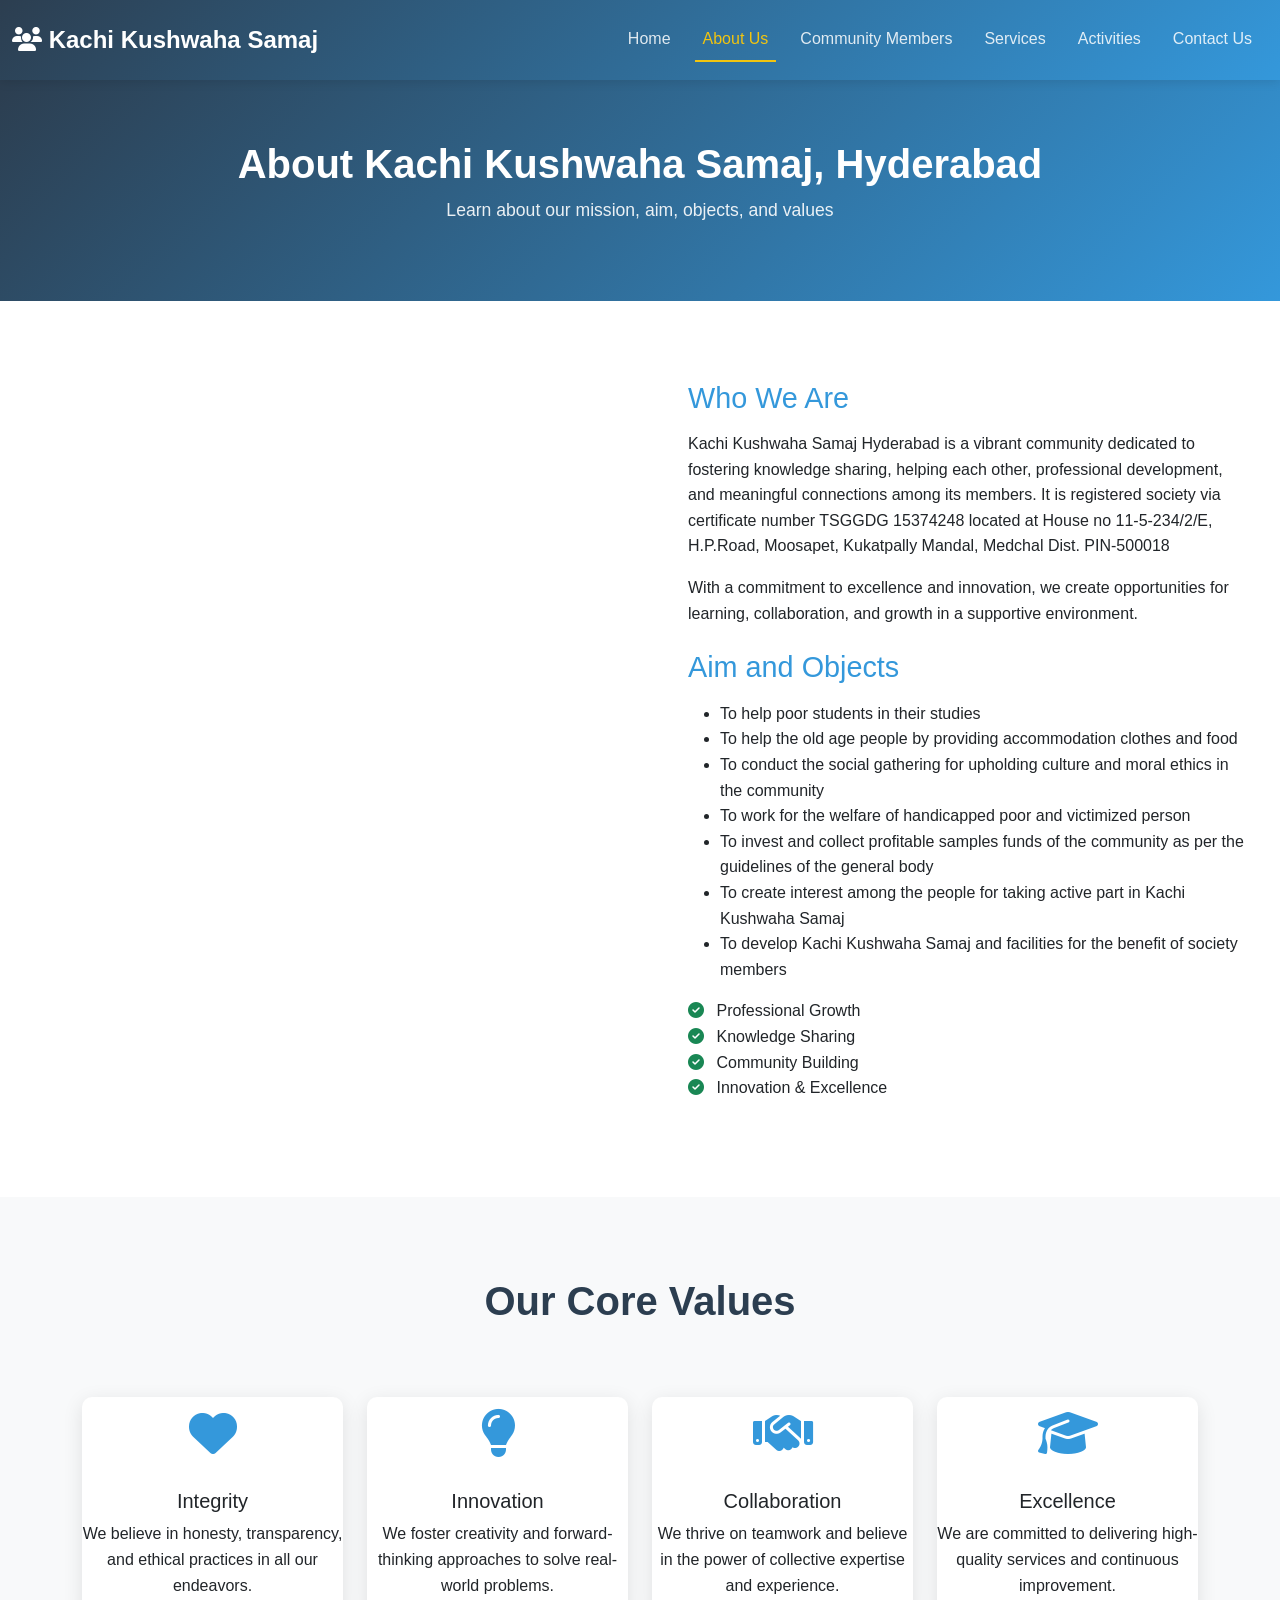
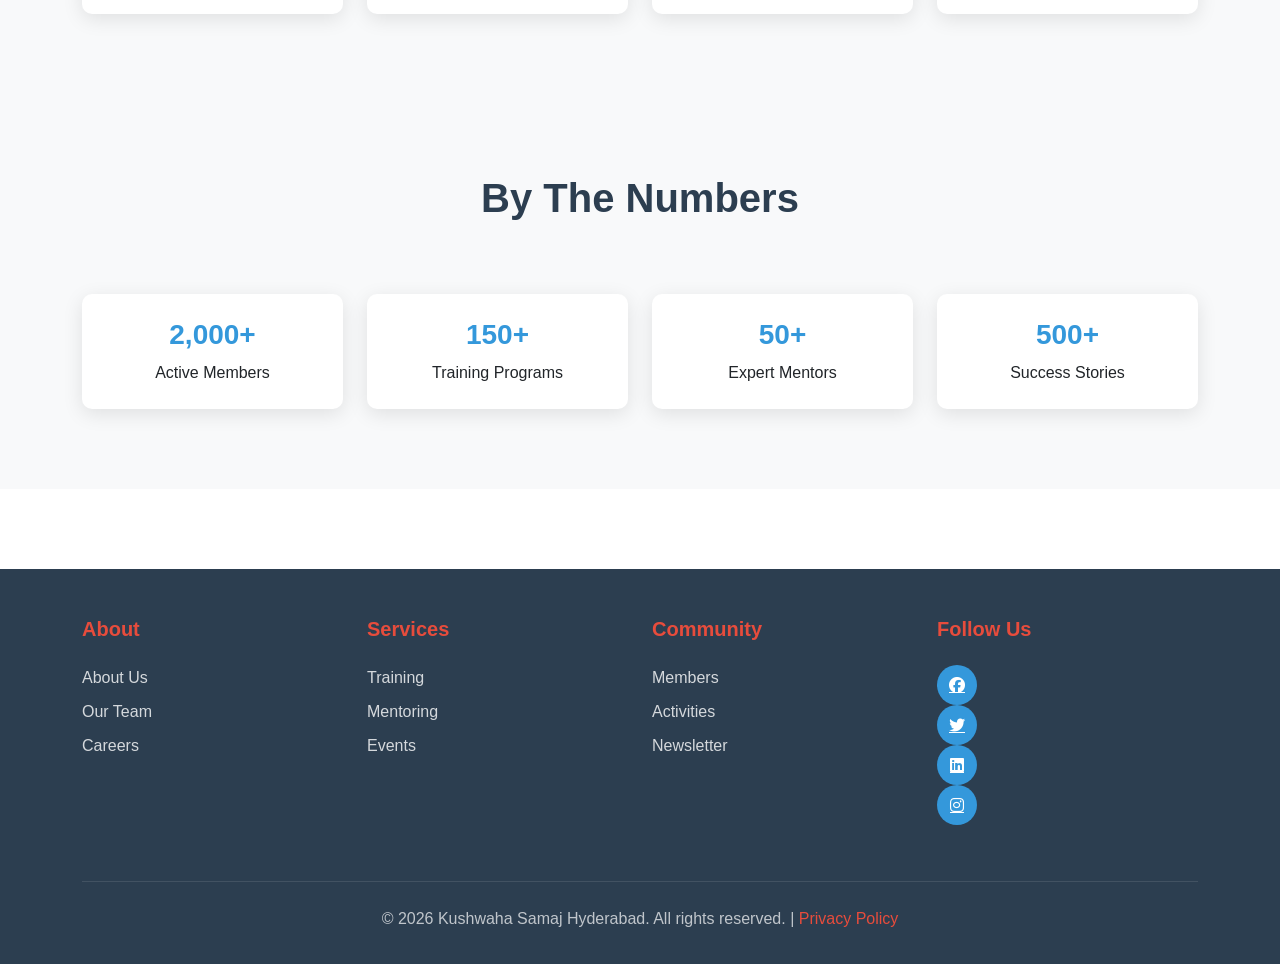
==== about.html @ 1acc5172 "Add files via upload" ====
<!DOCTYPE html>
<html lang="en">
<head>
    <meta charset="UTF-8">
    <meta name="viewport" content="width=device-width, initial-scale=1.0">
    <title>Kushwaha Samaj Hyderabad - About Us</title>
    <link href="https://cdn.jsdelivr.net/npm/bootstrap@5.3.0/dist/css/bootstrap.min.css" rel="stylesheet">
    <link rel="stylesheet" href="https://cdnjs.cloudflare.com/ajax/libs/font-awesome/6.4.0/css/all.min.css">
    <link rel="stylesheet" href="css/styles.css">
</head>
<body>
    <!-- Navigation Bar -->
    <nav class="navbar navbar-expand-lg navbar-dark sticky-top">
        <div class="container-fluid">
            <a class="navbar-brand" href="index.html">
                <i class="fas fa-users"></i> Kachi Kushwaha Samaj
            </a>
            <button class="navbar-toggler" type="button" data-bs-toggle="collapse" data-bs-target="#navbarNav" 
                    aria-controls="navbarNav" aria-expanded="false" aria-label="Toggle navigation">
                <span class="navbar-toggler-icon"></span>
            </button>
            <div class="collapse navbar-collapse" id="navbarNav">
                <ul class="navbar-nav ms-auto">
                    <li class="nav-item">
                        <a class="nav-link" href="index.html">Home</a>
                    </li>
                    <li class="nav-item">
                        <a class="nav-link active" href="about.html">About Us</a>
                    </li>
                    <li class="nav-item">
                        <a class="nav-link" href="community.html">Community Members</a>
                    </li>
                    <li class="nav-item">
                        <a class="nav-link" href="services.html">Services</a>
                    </li>
                    <li class="nav-item">
                        <a class="nav-link" href="activities.html">Activities</a>
                    </li>
                    <li class="nav-item">
                        <a class="nav-link" href="contact.html">Contact Us</a>
                    </li>
                </ul>
            </div>
        </div>
    </nav>

    <!-- Page Header -->
    <section class="page-header">
        <div class="container">
            <h1>About Kachi Kushwaha Samaj, Hyderabad</h1>
            <p>Learn about our mission, aim, objects, and values</p>
        </div>
    </section>

    <!-- About Section -->
    <section class="section">
        <div class="container">
            <div class="about-content">
                <div class="col-lg-6">
                    <div class="ratio ratio-16x9">
                        <iframe src="https://www.youtube.com/embed/dQw4w9WgXcQ" title="About KMS" allowfullscreen="" loading="lazy"></iframe>
                    </div>
                </div>
                <div class="col-lg-6">
                    <div class="about-text">
                        <h3>Who We Are</h3>
                        <p>Kachi Kushwaha Samaj Hyderabad is a vibrant community dedicated to fostering knowledge sharing, helping each other, professional development, and meaningful connections among its members. 
                            It is registered society via certificate number TSGGDG 15374248 located at House no 11-5-234/2/E, H.P.Road, Moosapet, Kukatpally Mandal, Medchal Dist. PIN-500018</p>
                        <p>With a commitment to excellence and innovation, we create opportunities for learning, collaboration, and growth in a supportive environment.</p>
                        <h3 class="mt-4">Aim and Objects</h3>
                        <p>
                            <ul>
                                <li>To help poor students in their studies</li>
                                <li>To help the old age people by providing accommodation clothes and food</li>
                                <li>To conduct the social gathering for upholding culture and moral ethics in the community</li>
                                <li>To work for the welfare of handicapped poor and victimized person</li>
                                <li>To invest and collect profitable samples funds of the community as per the guidelines of the general body</li>
                                <li>To create interest among the people for taking active part in Kachi Kushwaha Samaj</li>
                                <li>To develop Kachi Kushwaha Samaj and facilities for the benefit of society members</li>
                            </ul>
                            
                        </p>
                        <ul class="list-unstyled mt-3">
                            <li><i class="fas fa-check-circle text-success"></i> <span class="ms-2">Professional Growth</span></li>
                            <li><i class="fas fa-check-circle text-success"></i> <span class="ms-2">Knowledge Sharing</span></li>
                            <li><i class="fas fa-check-circle text-success"></i> <span class="ms-2">Community Building</span></li>
                            <li><i class="fas fa-check-circle text-success"></i> <span class="ms-2">Innovation & Excellence</span></li>
                        </ul>
                    </div>
                </div>
            </div>
        </div>
    </section>

    <!-- Values Section -->
    <section class="section bg-light">
        <div class="container">
            <h2>Our Core Values</h2>
            <div class="row g-4 mt-4">
                <div class="col-md-6 col-lg-3">
                    <div class="card text-center">
                        <div class="card-icon">
                            <i class="fas fa-heart"></i>
                        </div>
                        <h5>Integrity</h5>
                        <p>We believe in honesty, transparency, and ethical practices in all our endeavors.</p>
                    </div>
                </div>
                <div class="col-md-6 col-lg-3">
                    <div class="card text-center">
                        <div class="card-icon">
                            <i class="fas fa-lightbulb"></i>
                        </div>
                        <h5>Innovation</h5>
                        <p>We foster creativity and forward-thinking approaches to solve real-world problems.</p>
                    </div>
                </div>
                <div class="col-md-6 col-lg-3">
                    <div class="card text-center">
                        <div class="card-icon">
                            <i class="fas fa-handshake"></i>
                        </div>
                        <h5>Collaboration</h5>
                        <p>We thrive on teamwork and believe in the power of collective expertise and experience.</p>
                    </div>
                </div>
                <div class="col-md-6 col-lg-3">
                    <div class="card text-center">
                        <div class="card-icon">
                            <i class="fas fa-graduation-cap"></i>
                        </div>
                        <h5>Excellence</h5>
                        <p>We are committed to delivering high-quality services and continuous improvement.</p>
                    </div>
                </div>
            </div>
        </div>
    </section>

    <!-- History Section -->
    <section class="section"  style="display: none;">
        <div class="container">
            <h2>Our Journey</h2>
            <div class="row g-4 mt-4">
                <div class="col-lg-6">
                    <div class="card p-4">
                        <h5 class="mb-3"><i class="fas fa-calendar-alt text-primary"></i> 2020 - Foundation</h5>
                        <p>KMS Hyderabad was established with a vision to create a supportive ecosystem for professionals and learners.</p>
                    </div>
                </div>
                <div class="col-lg-6">
                    <div class="card p-4">
                        <h5 class="mb-3"><i class="fas fa-calendar-alt text-primary"></i> 2021 - Growth</h5>
                        <p>Expanded our training programs and organized first community networking events with 500+ participants.</p>
                    </div>
                </div>
                <div class="col-lg-6">
                    <div class="card p-4">
                        <h5 class="mb-3"><i class="fas fa-calendar-alt text-primary"></i> 2022 - Expansion</h5>
                        <p>Launched mentorship programs and established partnerships with leading organizations and industry experts.</p>
                    </div>
                </div>
                <div class="col-lg-6">
                    <div class="card p-4">
                        <h5 class="mb-3"><i class="fas fa-calendar-alt text-primary"></i> 2023 - Excellence</h5>
                        <p>Achieved significant milestones with 2,000+ active members and transformed careers through our initiatives.</p>
                    </div>
                </div>
                <div class="col-lg-6">
                    <div class="card p-4">
                        <h5 class="mb-3"><i class="fas fa-calendar-alt text-primary"></i> 2024 - Innovation</h5>
                        <p>Introduced digital platforms and expanded services to reach wider audience across multiple cities.</p>
                    </div>
                </div>
                <div class="col-lg-6">
                    <div class="card p-4">
                        <h5 class="mb-3"><i class="fas fa-calendar-alt text-primary"></i> 2026 - Future</h5>
                        <p>Continuing to evolve and innovate to serve our community with cutting-edge programs and opportunities.</p>
                    </div>
                </div>
            </div>
        </div>
    </section>

    <!-- Statistics Section -->
    <section class="section bg-light">
        <div class="container">
            <h2>By The Numbers</h2>
            <div class="row g-4 mt-4 text-center">
                <div class="col-md-6 col-lg-3">
                    <div class="card p-4">
                        <h3 style="color: var(--secondary-color); font-weight: 700;">2,000+</h3>
                        <p class="mb-0">Active Members</p>
                    </div>
                </div>
                <div class="col-md-6 col-lg-3">
                    <div class="card p-4">
                        <h3 style="color: var(--secondary-color); font-weight: 700;">150+</h3>
                        <p class="mb-0">Training Programs</p>
                    </div>
                </div>
                <div class="col-md-6 col-lg-3">
                    <div class="card p-4">
                        <h3 style="color: var(--secondary-color); font-weight: 700;">50+</h3>
                        <p class="mb-0">Expert Mentors</p>
                    </div>
                </div>
                <div class="col-md-6 col-lg-3">
                    <div class="card p-4">
                        <h3 style="color: var(--secondary-color); font-weight: 700;">500+</h3>
                        <p class="mb-0">Success Stories</p>
                    </div>
                </div>
            </div>
        </div>
    </section>

    <!-- Footer -->
    <footer>
        <div class="container">
            <div class="row">
                <div class="col-md-3 col-sm-6 mb-4">
                    <h5 class="footer-title">About</h5>
                    <a href="about.html" class="footer-link">About Us</a>
                    <a href="community.html" class="footer-link">Our Team</a>
                    <a href="#" class="footer-link">Careers</a>
                </div>
                <div class="col-md-3 col-sm-6 mb-4">
                    <h5 class="footer-title">Services</h5>
                    <a href="services.html" class="footer-link">Training</a>
                    <a href="services.html" class="footer-link">Mentoring</a>
                    <a href="services.html" class="footer-link">Events</a>
                </div>
                <div class="col-md-3 col-sm-6 mb-4">
                    <h5 class="footer-title">Community</h5>
                    <a href="community.html" class="footer-link">Members</a>
                    <a href="activities.html" class="footer-link">Activities</a>
                    <a href="#" class="footer-link">Newsletter</a>
                </div>
                <div class="col-md-3 col-sm-6 mb-4">
                    <h5 class="footer-title">Follow Us</h5>
                    <div class="social-links">
                        <a href="#" title="Facebook"><i class="fab fa-facebook"></i></a>
                        <a href="#" title="Twitter"><i class="fab fa-twitter"></i></a>
                        <a href="#" title="LinkedIn"><i class="fab fa-linkedin"></i></a>
                        <a href="#" title="Instagram"><i class="fab fa-instagram"></i></a>
                    </div>
                </div>
            </div>
            <div class="footer-bottom">
                <p>&copy; 2026 Kushwaha Samaj Hyderabad. All rights reserved. | <a href="#" style="color: var(--accent-color); text-decoration: none;">Privacy Policy</a></p>
            </div>
        </div>
    </footer>

    <!-- Bootstrap JS Bundle -->
    <script src="https://cdn.jsdelivr.net/npm/bootstrap@5.3.0/dist/js/bootstrap.bundle.min.js"></script>
</body>
</html>
---- css/styles.css ----
:root {
    --primary-color: #2c3e50;
    --secondary-color: #3498db;
    --accent-color: #e74c3c;
}

* {
    margin: 0;
    padding: 0;
    box-sizing: border-box;
}

body {
    font-family: 'Segoe UI', Tahoma, Geneva, Verdana, sans-serif;
    line-height: 1.6;
}

/* Navbar Styling */
.navbar {
    background: linear-gradient(135deg, var(--primary-color) 0%, var(--secondary-color) 100%);
    box-shadow: 0 2px 10px rgba(0,0,0,0.1);
    padding: 1rem 0;
}

.navbar-brand {
    font-size: 1.5rem;
    font-weight: 700;
    color: #fff !important;
}

.nav-link {
    color: rgba(255,255,255,0.85) !important;
    margin: 0 0.5rem;
    transition: all 0.3s ease;
    font-weight: 500;
}

.nav-link:hover {
    color: #fff !important;
    transform: translateY(-2px);
}

.nav-link.active {
    color: #f1c40f !important; /* bright yellow for visibility */
    border-bottom: 2px solid #f1c40f;
}

/* Hero Section */
.hero {
    background: linear-gradient(135deg, var(--primary-color) 0%, var(--secondary-color) 100%);
    color: white;
    padding: 120px 0;
    text-align: center;
    min-height: 500px;
    display: flex;
    align-items: center;
    justify-content: center;
}

.hero h1 {
    font-size: 3rem;
    font-weight: 700;
    margin-bottom: 1rem;
    animation: fadeInDown 0.8s ease;
}

.hero p {
    font-size: 1.3rem;
    margin-bottom: 2rem;
    opacity: 0.95;
    animation: fadeInUp 0.8s ease;
}

.btn-primary, .btn-danger {
    padding: 12px 35px;
    font-weight: 600;
    border-radius: 50px;
    transition: all 0.3s ease;
}

.btn-primary:hover, .btn-danger:hover {
    transform: translateY(-3px);
    box-shadow: 0 5px 20px rgba(0,0,0,0.3);
}

@keyframes fadeInDown {
    from {
        opacity: 0;
        transform: translateY(-30px);
    }
    to {
        opacity: 1;
        transform: translateY(0);
    }
}

@keyframes fadeInUp {
    from {
        opacity: 0;
        transform: translateY(30px);
    }
    to {
        opacity: 1;
        transform: translateY(0);
    }
}

/* Section Styling */
.section {
    padding: 80px 0;
}

.section h2 {
    font-size: 2.5rem;
    font-weight: 700;
    margin-bottom: 3rem;
    color: var(--primary-color);
    text-align: center;
}

.section-subtitle {
    color: var(--secondary-color);
    font-size: 1.1rem;
    margin-bottom: 1rem;
}

/* Card Styling */
.card {
    border: none;
    border-radius: 10px;
    box-shadow: 0 5px 20px rgba(0,0,0,0.1);
    transition: all 0.3s ease;
    height: 100%;
}

.card:hover {
    transform: translateY(-10px);
    box-shadow: 0 10px 30px rgba(0,0,0,0.2);
}

.card-icon {
    font-size: 3rem;
    color: var(--secondary-color);
    margin-bottom: 1rem;
    text-align: center;
}

/* About Section */
.about-content {
    display: flex;
    align-items: center;
    gap: 3rem;
}

.about-text h3 {
    color: var(--secondary-color);
    font-size: 1.8rem;
    margin-bottom: 1rem;
}

/* Services Section */
.service-item {
    text-align: center;
    padding: 2rem;
}

.service-icon {
    width: 80px;
    height: 80px;
    background: var(--secondary-color);
    border-radius: 50%;
    display: flex;
    align-items: center;
    justify-content: center;
    margin: 0 auto 1.5rem;
    font-size: 2rem;
    color: white;
}

/* Community Members */
.member-card {
    text-align: center;
    padding: 2rem;
}

.member-avatar {
    width: 120px;
    height: 120px;
    border-radius: 50%;
    background: linear-gradient(135deg, var(--secondary-color), var(--accent-color));
    display: flex;
    align-items: center;
    justify-content: center;
    margin: 0 auto 1rem;
    color: white;
    font-size: 2.5rem;
}

.member-name {
    font-weight: 700;
    color: var(--primary-color);
    margin-bottom: 0.5rem;
}

.member-role {
    color: var(--secondary-color);
    font-size: 0.9rem;
}

/* Contact Section */
.contact-info {
    margin-bottom: 2rem;
}

.contact-icon {
    font-size: 2rem;
    color: var(--secondary-color);
    margin-right: 1rem;
}

.form-control, .form-select {
    border-radius: 8px;
    border: 1px solid #ddd;
    padding: 12px;
}

.form-control:focus, .form-select:focus {
    border-color: var(--secondary-color);
    box-shadow: 0 0 0 0.2rem rgba(52, 152, 219, 0.25);
}

/* Activities Section */
.activity-item {
    position: relative;
    overflow: hidden;
    border-radius: 10px;
    transition: all 0.3s ease;
}

.activity-item:hover {
    transform: scale(1.05);
    box-shadow: 0 10px 30px rgba(0,0,0,0.3);
}

.activity-thumbnail {
    width: 100%;
    height: 250px;
    background: linear-gradient(135deg, var(--primary-color) 0%, var(--secondary-color) 100%);
    display: flex;
    align-items: center;
    justify-content: center;
    color: white;
    font-size: 3rem;
    position: relative;
}

.activity-overlay {
    position: absolute;
    top: 0;
    left: 0;
    right: 0;
    bottom: 0;
    background: rgba(0,0,0,0.6);
    display: flex;
    align-items: center;
    justify-content: center;
    opacity: 0;
    transition: all 0.3s ease;
}

.activity-item:hover .activity-overlay {
    opacity: 1;
}

.activity-overlay a {
    background: var(--accent-color);
    color: white;
    padding: 12px 25px;
    border-radius: 30px;
    text-decoration: none;
    transition: all 0.3s ease;
    display: flex;
    gap: 0.5rem;
    align-items: center;
}

.activity-overlay a:hover {
    background: #c0392b;
    transform: scale(1.1);
}

.activity-info {
    padding: 1.5rem;
    background: white;
}

.activity-date {
    color: var(--secondary-color);
    font-size: 0.9rem;
    font-weight: 600;
    margin-bottom: 0.5rem;
}

.activity-title {
    font-size: 1.2rem;
    font-weight: 700;
    color: var(--primary-color);
    margin-bottom: 0.5rem;
}

.activity-description {
    color: #666;
    font-size: 0.95rem;
}

/* Footer */
footer {
    background: var(--primary-color);
    color: white;
    padding: 3rem 0 1rem;
    margin-top: 5rem;
}

.footer-title {
    font-weight: 700;
    margin-bottom: 1.5rem;
    color: var(--accent-color);
}

.footer-link {
    color: rgba(255,255,255,0.8);
    text-decoration: none;
    display: block;
    margin-bottom: 0.5rem;
    transition: all 0.3s ease;
}

.footer-link:hover {
    color: white;
    padding-left: 5px;
}

.social-links a {
    display: inline-block;
    width: 40px;
    height: 40px;
    background: var(--secondary-color);
    border-radius: 50%;
    display: flex;
    align-items: center;
    justify-content: center;
    color: white;
    margin-right: 1rem;
    transition: all 0.3s ease;
}

.social-links a:hover {
    background: var(--accent-color);
    transform: translateY(-5px);
}

.footer-bottom {
    border-top: 1px solid rgba(255,255,255,0.1);
    padding-top: 1.5rem;
    margin-top: 2rem;
    text-align: center;
    color: rgba(255,255,255,0.7);
}

/* Page Header for Sub Pages */
.page-header {
    background: linear-gradient(135deg, var(--primary-color) 0%, var(--secondary-color) 100%);
    color: white;
    padding: 60px 0;
    text-align: center;
}

.page-header h1 {
    font-size: 2.5rem;
    font-weight: 700;
    margin-bottom: 0.5rem;
}

.page-header p {
    font-size: 1.1rem;
    opacity: 0.9;
}

/* Responsive */
@media (max-width: 768px) {
    .hero h1 {
        font-size: 2rem;
    }
    
    .hero p {
        font-size: 1rem;
    }
    
    .section h2 {
        font-size: 1.8rem;
    }
    
    .about-content {
        flex-direction: column;
        gap: 2rem;
    }
    
    .page-header h1 {
        font-size: 1.8rem;
    }
    
    .page-header p {
        font-size: 0.95rem;
    }

    .activity-thumbnail {
        height: 200px;
    }
}
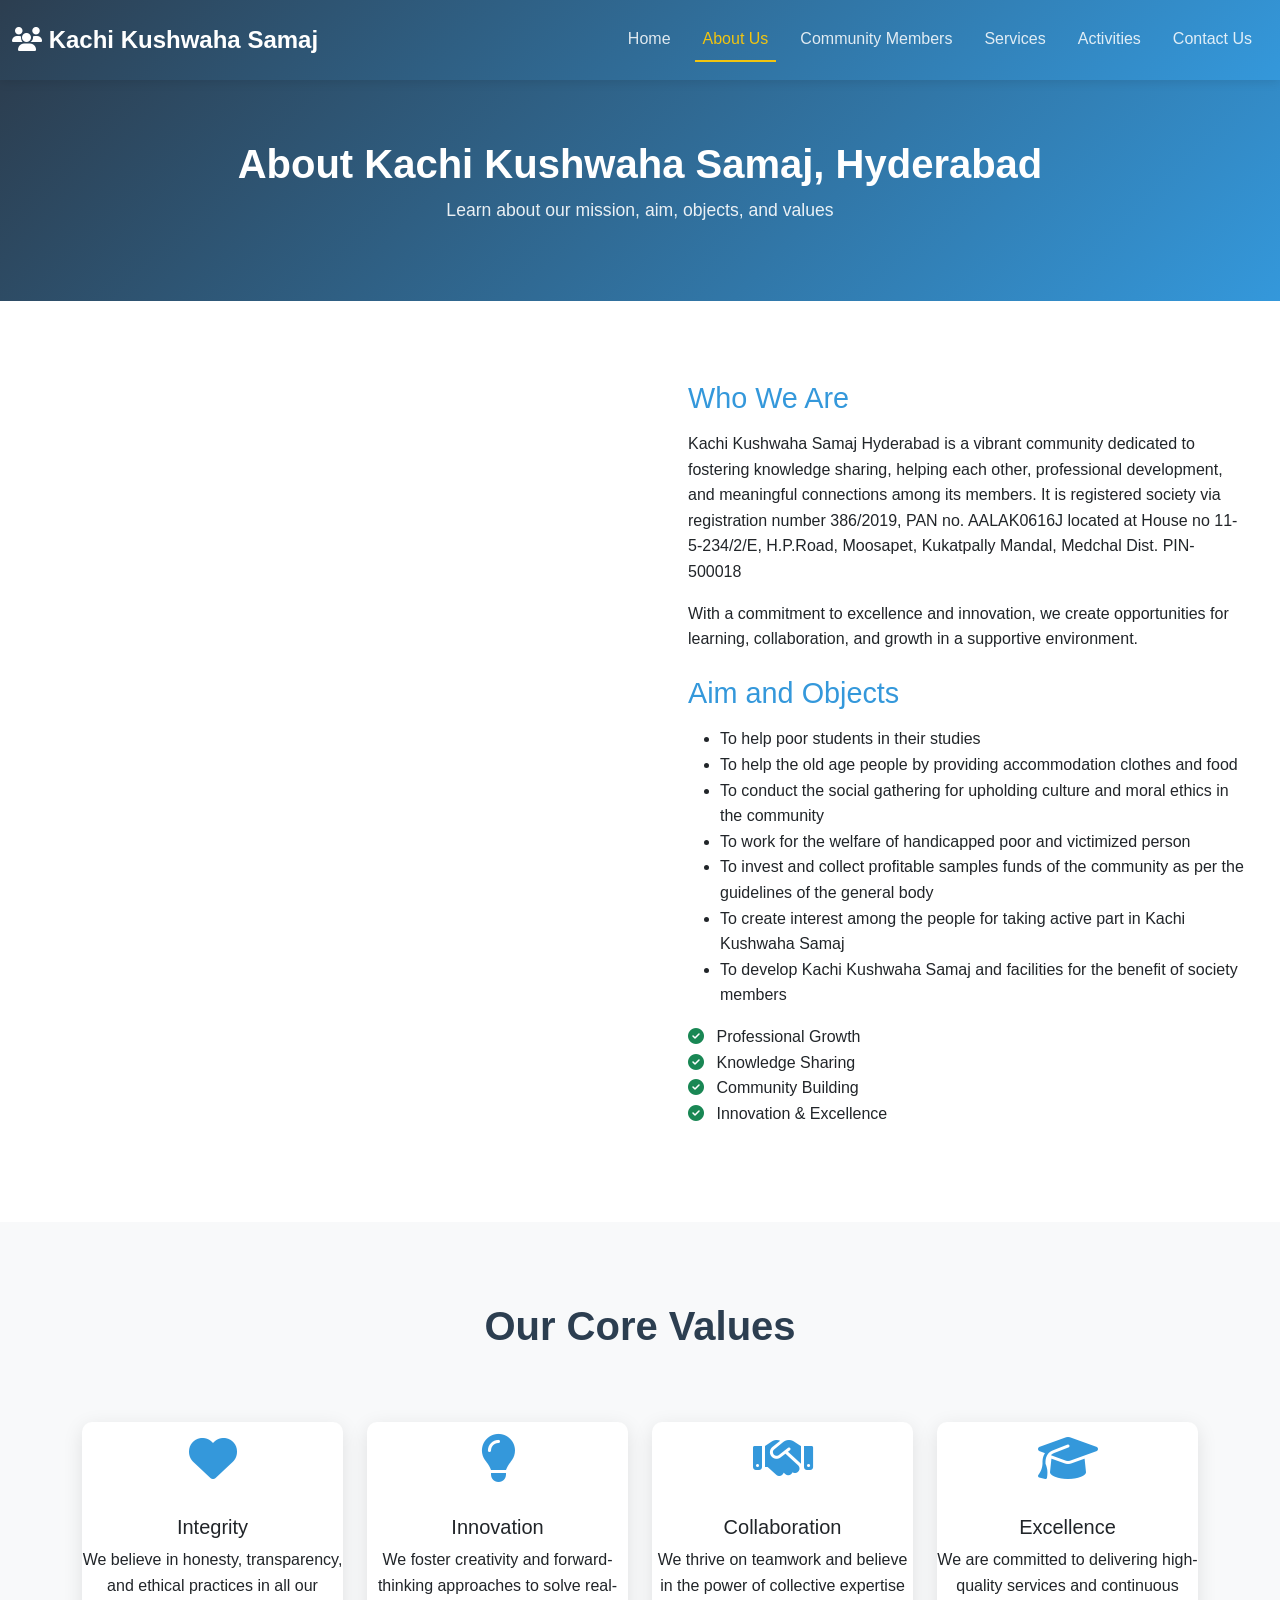
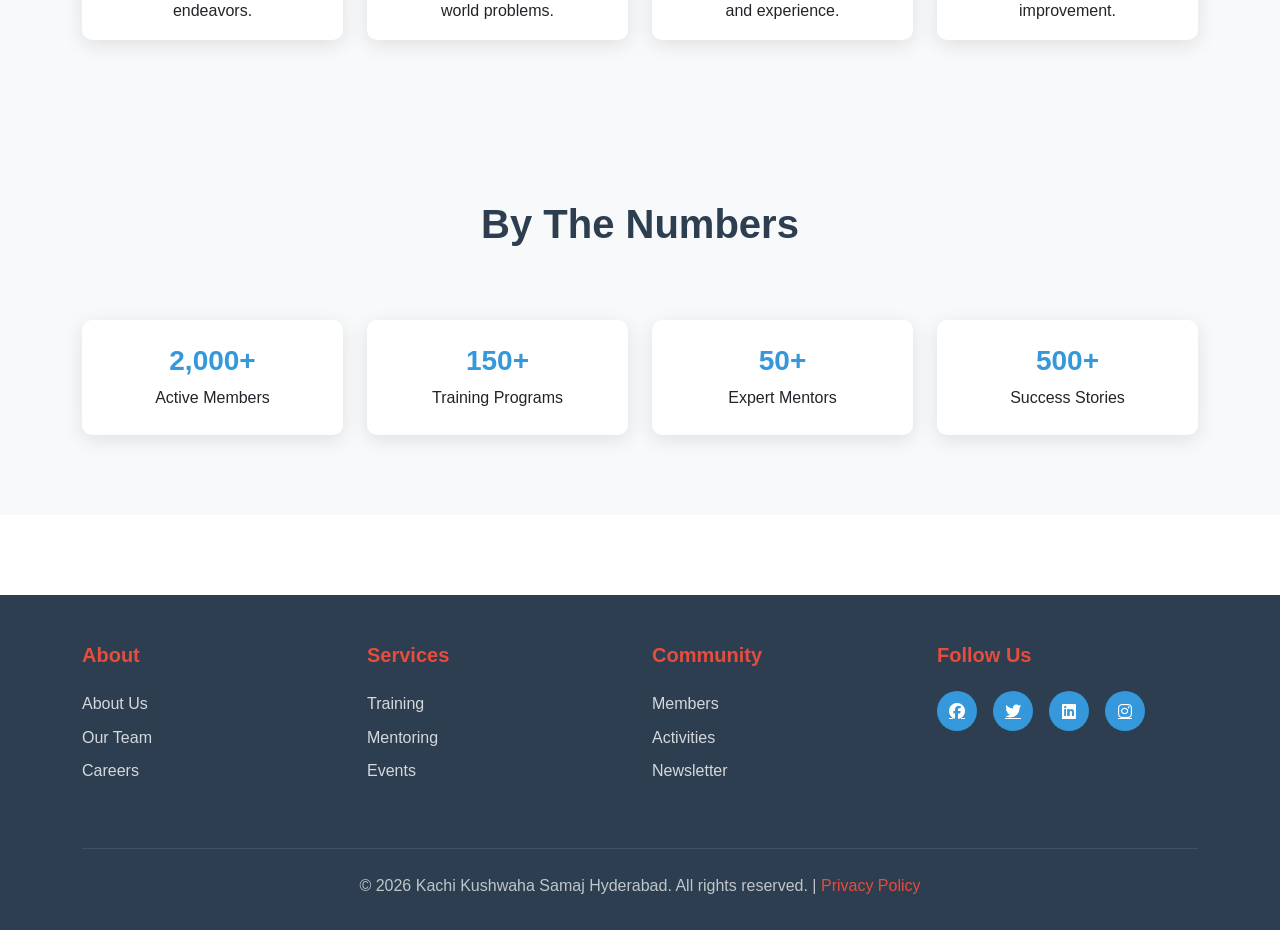
==== commit 28fff4e3: "Contact details and other things modified." ====
--- a/about.html
+++ b/about.html
@@ -3,7 +3,7 @@
 <head>
     <meta charset="UTF-8">
     <meta name="viewport" content="width=device-width, initial-scale=1.0">
-    <title>Kushwaha Samaj Hyderabad - About Us</title>
+    <title>Kachi Kushwaha Samaj Hyderabad - About Us</title>
     <link href="https://cdn.jsdelivr.net/npm/bootstrap@5.3.0/dist/css/bootstrap.min.css" rel="stylesheet">
     <link rel="stylesheet" href="https://cdnjs.cloudflare.com/ajax/libs/font-awesome/6.4.0/css/all.min.css">
     <link rel="stylesheet" href="css/styles.css">
@@ -58,14 +58,14 @@
             <div class="about-content">
                 <div class="col-lg-6">
                     <div class="ratio ratio-16x9">
-                        <iframe src="https://www.youtube.com/embed/dQw4w9WgXcQ" title="About KMS" allowfullscreen="" loading="lazy"></iframe>
+                        <iframe src="https://www.youtube.com/embed/OoGv0IXVkhY" title="About KMS" allowfullscreen="" loading="lazy"></iframe>
                     </div>
                 </div>
                 <div class="col-lg-6">
                     <div class="about-text">
                         <h3>Who We Are</h3>
                         <p>Kachi Kushwaha Samaj Hyderabad is a vibrant community dedicated to fostering knowledge sharing, helping each other, professional development, and meaningful connections among its members. 
-                            It is registered society via certificate number TSGGDG 15374248 located at House no 11-5-234/2/E, H.P.Road, Moosapet, Kukatpally Mandal, Medchal Dist. PIN-500018</p>
+                            It is registered society via registration number 386/2019, PAN no. AALAK0616J located at House no 11-5-234/2/E, H.P.Road, Moosapet, Kukatpally Mandal, Medchal Dist. PIN-500018</p>
                         <p>With a commitment to excellence and innovation, we create opportunities for learning, collaboration, and growth in a supportive environment.</p>
                         <h3 class="mt-4">Aim and Objects</h3>
                         <p>
@@ -248,7 +248,7 @@
                 </div>
             </div>
             <div class="footer-bottom">
-                <p>&copy; 2026 Kushwaha Samaj Hyderabad. All rights reserved. | <a href="#" style="color: var(--accent-color); text-decoration: none;">Privacy Policy</a></p>
+                <p>&copy; 2026 Kachi Kushwaha Samaj Hyderabad. All rights reserved. | <a href="#" style="color: var(--accent-color); text-decoration: none;">Privacy Policy</a></p>
             </div>
         </div>
     </footer>
--- a/css/styles.css
+++ b/css/styles.css
@@ -340,6 +340,12 @@
     padding-left: 5px;
 }
 
+.social-links {
+    display: flex;
+    flex-direction: row;
+    gap: 1rem;
+}
+
 .social-links a {
     display: inline-block;
     width: 40px;
@@ -350,7 +356,6 @@
     align-items: center;
     justify-content: center;
     color: white;
-    margin-right: 1rem;
     transition: all 0.3s ease;
 }
 
